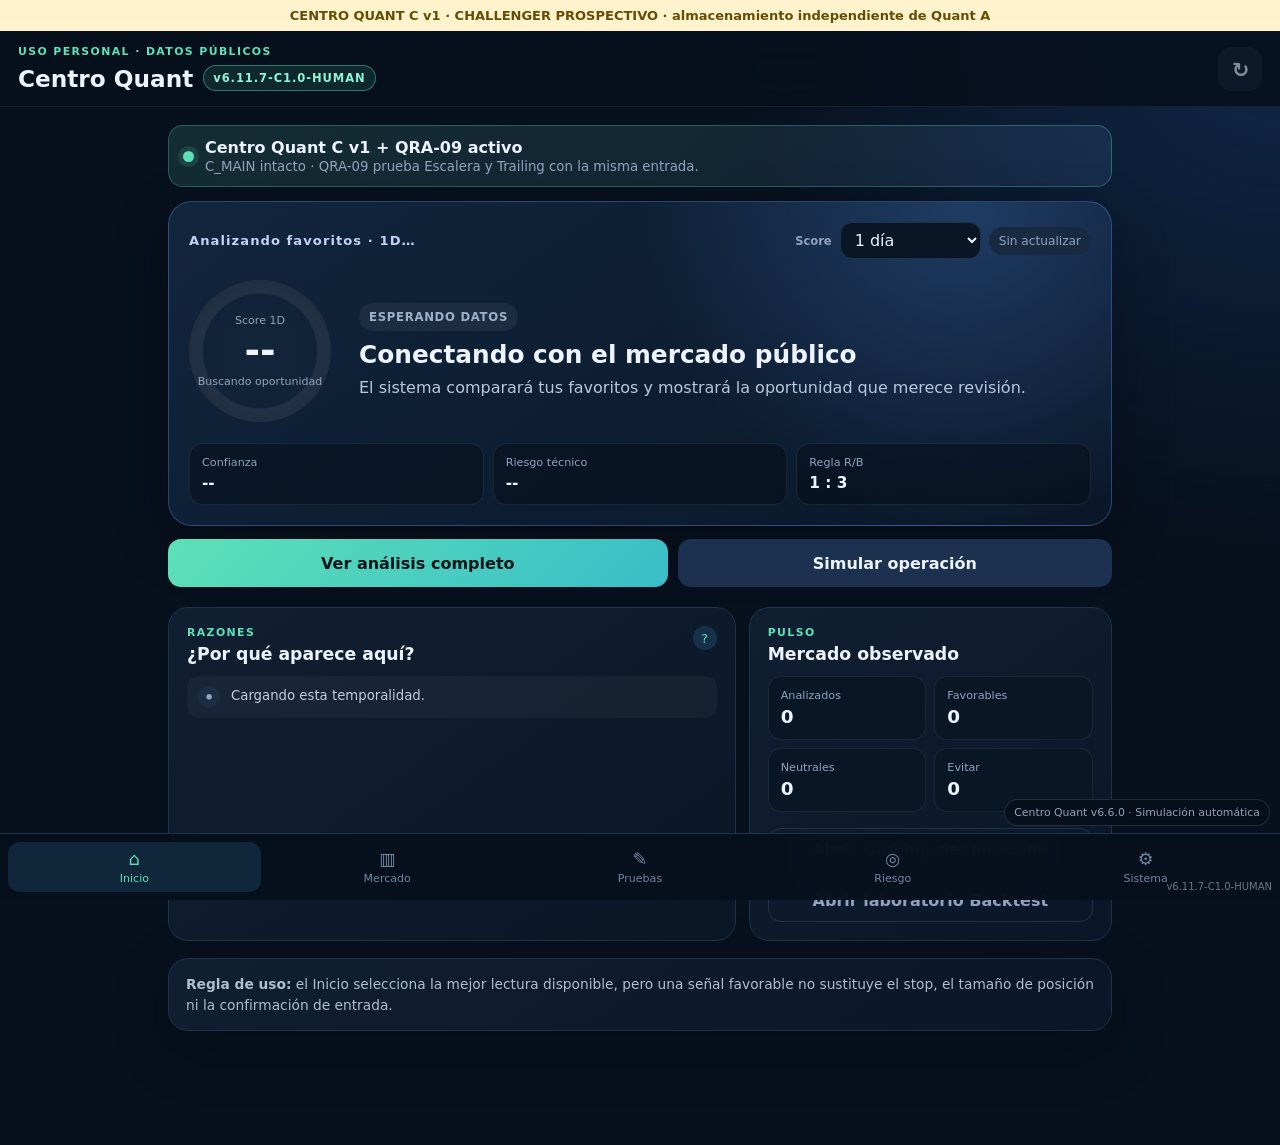
==== index.html @ 0eaa571c "Add files via upload" ====
<!doctype html>
<html lang="es">
<head>
  <meta charset="utf-8" />
  <meta name="viewport" content="width=device-width, initial-scale=1, viewport-fit=cover" />
  <meta name="theme-color" content="#0b1220" />
  <meta name="apple-mobile-web-app-capable" content="yes" />
  <meta name="apple-mobile-web-app-status-bar-style" content="black-translucent" />
  <meta name="apple-mobile-web-app-title" content="Quant Centro" />
  <title>Centro de Trading Cuantitativo</title>
  <link rel="manifest" href="./manifest.webmanifest" />
  <link rel="apple-touch-icon" href="./icons/icon-192.png" />
  <link rel="stylesheet" href="./styles.css?v=6.10.5" />
</head>
<body>
<div style="padding:8px 12px;background:#fff3cd;color:#664d03;text-align:center;font-weight:700;font-size:13px">CENTRO QUANT C v1 · CHALLENGER PROSPECTIVO · almacenamiento independiente de Quant A</div>
  <header class="app-header">
    <div>
      <p class="eyebrow">Uso personal · Datos públicos</p>
      <div class="brand-line"><h1>Centro Quant</h1><span class="version-badge">v6.11.7-C1.0-HUMAN</span></div>
    </div>
    <button id="refreshAllBtn" class="icon-btn" aria-label="Actualizar">↻</button>
  </header>

  <main>
    <section id="homeView" class="view active home-v6">
      <div class="v6-release-banner"><span class="release-dot"></span><div><strong>Centro Quant C v1 + QRA-09 activo</strong><small>C_MAIN intacto · QRA-09 prueba Escalera y Trailing con la misma entrada.</small></div></div>

      <article class="decision-hero">
        <div class="decision-topline">
          <span id="homePair" class="home-pair">Analizando favoritos…</span>
          <div class="home-time-controls">
            <label for="homeTimeframeSelect">Score</label>
            <select id="homeTimeframeSelect" class="compact-select" aria-label="Temporalidad del Score de Inicio">
              <option value="15m">15 min</option>
              <option value="1h">1 hora</option>
              <option value="4h">4 horas</option>
              <option value="1d" selected>1 día</option>
              <option value="1w">1 semana</option>
            </select>
            <span id="homeUpdated" class="pill">Sin actualizar</span>
          </div>
        </div>
        <div class="decision-main">
          <div class="decision-score-wrap">
            <span id="homeScoreLabel">Score 1D</span>
            <strong id="homeScore">--</strong>
            <small id="homeSide">Buscando oportunidad</small>
          </div>
          <div class="decision-copy">
            <p id="homeDecision" class="home-decision neutral">ESPERANDO DATOS</p>
            <h2 id="homeHeadline">Conectando con el mercado público</h2>
            <p id="homeSummary">El sistema comparará tus favoritos y mostrará la oportunidad que merece revisión.</p>
          </div>
        </div>
        <div class="home-kpis">
          <div><span>Confianza</span><strong id="homeConfidence">--</strong></div>
          <div><span>Riesgo técnico</span><strong id="homeRisk">--</strong></div>
          <div><span>Regla R/B</span><strong>1 : 3</strong></div>
        </div>
      </article>

      <div class="home-actions">
        <button id="homeAnalyzeBtn" class="primary">Ver análisis completo</button>
        <button id="homePaperBtn" class="secondary">Simular operación</button>
      </div>

      <section class="home-grid">
        <article class="home-panel">
          <div class="home-panel-head"><div><p class="eyebrow">Razones</p><h2>¿Por qué aparece aquí?</h2></div><span class="help-symbol">?</span></div>
          <div id="homeReasons" class="reason-list"><div class="reason-row neutral"><span>•</span><p>Esperando indicadores del mercado.</p></div></div>
        </article>

        <article class="home-panel">
          <div class="home-panel-head"><div><p class="eyebrow">Pulso</p><h2>Mercado observado</h2></div></div>
          <div class="pulse-grid">
            <div><span>Analizados</span><strong id="homeAnalyzed">0</strong></div>
            <div><span>Favorables</span><strong id="homeFavorable">0</strong></div>
            <div><span>Neutrales</span><strong id="homeNeutral">0</strong></div>
            <div><span>Evitar</span><strong id="homeAvoid">0</strong></div>
          </div>
          <button id="homeMarketBtn" class="ghost wide">Abrir ranking del mercado</button>
          <button id="homeBacktestBtn" class="ghost wide home-secondary-link">Abrir laboratorio Backtest</button>
        </article>
      </section>

      <div class="notice home-notice"><strong>Regla de uso:</strong> el Inicio selecciona la mejor lectura disponible, pero una señal favorable no sustituye el stop, el tamaño de posición ni la confirmación de entrada.</div>
    </section>

    <section id="dashboardView" class="view">
      <div class="hero-card">
        <div>
          <p class="muted">Estado de tus favoritos</p>
          <h2 id="marketSummary">Cargando mercado…</h2>
        </div>
        <span id="lastUpdate" class="pill">Sin actualizar</span>
      </div>

      <div class="section-title">
        <div>
          <h2>Mercado Hoy</h2>
          <p>Ranking automático según oportunidad Long o Short.</p>
        </div>
        <select id="marketModeSelect" class="compact-select">
          <option value="long" selected>Long</option>
          <option value="short">Short</option>
        </select>
      </div>
      <div id="marketRanking" class="ranking-list"></div>

      <div class="section-title">
        <div>
          <h2>Favoritos</h2>
          <p>Scores Long y Short separados.</p>
        </div>
        <button id="addAssetBtn" class="primary small">+ Agregar</button>
      </div>
      <div id="assetGrid" class="asset-grid"></div>

      <div class="notice">
        <strong>Importante:</strong> el score mide cuántas condiciones favorables se cumplen. No es una probabilidad garantizada de subida.
      </div>
    </section>

    <section id="analysisView" class="view">
      <div class="section-title">
        <div>
          <p class="eyebrow">Análisis cuantitativo</p>
          <h2 id="analysisTitle">Selecciona un activo</h2>
        </div>
        <button id="backToDashboard" class="ghost">← Volver</button>
      </div>

      <div class="controls-row">
        <select id="analysisModeSelect">
          <option value="long" selected>Lectura Long</option>
          <option value="short">Lectura Short</option>
        </select>
        <select id="timeframeSelect">
          <option value="15m">15 minutos</option>
          <option value="1h">1 hora</option>
          <option value="4h">4 horas</option>
          <option value="1d" selected>Diario</option>
          <option value="1w">Semanal</option>
          <option value="1M">Mensual</option>
        </select>
        <button id="refreshAnalysisBtn" class="secondary">Actualizar</button>
      </div>

      <div class="analysis-top">
        <div class="score-card">
          <span class="muted">Score cuantitativo</span>
          <strong id="mainScore">--</strong>
          <span id="mainDecision" class="decision neutral">Sin datos</span>
        </div>
        <div class="metric-card">
          <span>Precio</span><strong id="analysisPrice">--</strong>
          <small id="analysisChange">--</small>
        </div>
      </div>

      <article class="traffic-card" id="trafficCard">
        <div class="traffic-head">
          <div>
            <p class="eyebrow">Semáforo inteligente</p>
            <h3 id="trafficTitle">Esperando análisis</h3>
            <p id="trafficMessage">El sistema combinará score y calidad de los factores para darte una instrucción clara.</p>
          </div>
          <div id="trafficLight" class="traffic-light neutral" aria-label="Semáforo sin datos">
            <span class="light red"></span><span class="light yellow"></span><span class="light green"></span>
          </div>
        </div>
        <div id="trafficReasons" class="traffic-reasons"><div class="reason-row neutral"><span>•</span><p>Selecciona un activo y espera los datos.</p></div></div>
        <button id="trafficNeedsBtn" class="ghost wide" type="button" aria-expanded="false">¿Qué tendría que pasar para ponerse en verde?</button>
        <div id="trafficNeeds" class="traffic-needs" hidden></div>
        <small class="traffic-rule">El verde valida la lectura técnica. Antes de operar, el simulador debe confirmar un riesgo/beneficio mínimo de 1:3.</small>
      </article>

      <article class="score-engine-card">
        <div class="score-engine-head">
          <div><p class="eyebrow">Motor del Score</p><h3>De dónde salen los puntos</h3><p>Cada factor aporta una parte de su peso máximo según la lectura actual.</p></div>
          <span id="scoreWeightTotal" class="pill">Pesos: 100</span>
        </div>
        <div id="scoreBreakdown" class="score-breakdown"><div class="notice">Selecciona un activo para ver el desglose.</div></div>
      </article>

      <div class="chart-card">
        <div class="chart-head">
          <div>
            <strong>Precio y medias</strong>
            <small id="chartCaption">Últimas velas</small>
          </div>
          <div class="legend"><span>Precio</span><span>EMA20</span><span>EMA50</span></div>
        </div>
        <canvas id="priceChart" width="900" height="420"></canvas>
      </div>

      <div id="diagnosticGrid" class="diagnostic-grid"></div>

      <div class="explanation-card">
        <h3>Lectura clara</h3>
        <p id="plainExplanation">Selecciona un activo para obtener el diagnóstico.</p>
      </div>
    </section>

    <section id="backtestView" class="view">
      <div class="section-title">
        <div>
          <p class="eyebrow">Laboratorio</p>
          <h2>Laboratorio automático</h2>
          <p>La app recorre el historial y abre/cierra simulaciones automáticamente según el Score, stop y objetivo.</p>
        </div>
      </div>

      <div class="form-card">
        <div class="form-grid">
          <label>Activo
            <select id="btSymbol"></select>
          </label>
          <label>Temporalidad
            <select id="btInterval">
              <option value="15m">15 minutos</option>
              <option value="1h">1 hora</option>
              <option value="4h" selected>4 horas</option>
              <option value="1d">Diario</option>
              <option value="1w">Semanal</option>
            </select>
          </label>
          <label>Motor de entrada
            <select id="btPreset">
              <option value="score" selected>Score Centro Quant automático</option>
              <option value="trend">Clásico: tendencia EMA + RSI</option>
              <option value="pullback">Clásico: retroceso EMA20</option>
              <option value="breakout">Clásico: ruptura + volumen</option>
            </select>
          </label>
          <label>Score mínimo
            <input id="btScoreThreshold" type="number" value="85" min="50" max="100" step="1" />
          </label>
          <label>Dirección
            <select id="btDirection"><option value="auto" selected>Automática Long / Short</option><option value="long">Solo Long</option><option value="short">Solo Short</option></select>
          </label>
          <label>Capital inicial
            <input id="btCapital" type="number" value="10000" min="100" />
          </label>
          <label>Stop %
            <input id="btStop" type="number" value="3" min="0.2" step="0.1" />
          </label>
          <label>Objetivo %
            <input id="btTarget" type="number" value="9" min="0.2" step="0.1" />
          </label>
          <label>Comisión por lado %
            <input id="btFee" type="number" value="0.1" min="0" step="0.01" />
          </label>
          <label>Riesgo por operación %
            <input id="btRisk" type="number" value="1" min="0.1" max="10" step="0.1" />
          </label>
        </div>
        <button id="runBacktestBtn" class="primary wide">Ejecutar simulaciones automáticas</button>
        <div id="btAutoSummary" class="auto-summary">Usa Score 85 como punto de partida. Después puedes probar 80, 75 o 90 y comparar.</div>
      </div>


      <article class="form-card" style="margin-top:18px">
        <div class="paper-card-title"><span class="step-number">A</span><div><strong>Backtest Mercado Aronson-QRA</strong><small>Puede usar Top 100 actual o un universo histórico point-in-time importado. No cambia la estrategia productiva.</small></div></div>
        <div class="form-grid">
          <label>Temporalidad<select id="marketBtInterval"><option value="15m">15 minutos</option><option value="1h" selected>1 hora</option><option value="4h">4 horas</option><option value="1d">Diario</option></select></label>
          <label>Máx. activos<select id="marketBtMaxAssets"><option value="25">25</option><option value="50">50</option><option value="100" selected>100</option></select></label>
          <label>Velas por activo<select id="marketBtBars"><option value="500">500</option><option value="750">750</option><option value="1000" selected>1000</option></select></label>
          <label>Comisión por lado %<input id="marketBtFee" type="number" min="0" step="0.01" value="0.10" /></label>
          <label>Universo<select id="marketBtUniverseMode"><option value="current">Top 100 actual</option><option value="historical">Histórico point-in-time importado</option></select></label>
          <label class="full-field">Dataset histórico JSON<input id="marketBtUniverseFile" type="file" accept="application/json,.json" /></label>
        </div>
        <div id="marketBtUniverseStatus" class="auto-summary">Sin dataset histórico cargado. Para eliminar sesgo de supervivencia, importa un JSON point-in-time.</div>
        <button id="runMarketAronsonBtn" class="primary wide">Ejecutar backtest de mercado</button>
        <div id="marketBtProgress" class="auto-summary">Congelado: Score ≥85 · stop 3% · objetivo 9% · riesgo 1% · trailing 0.25R · intravela conservador · cartera 10%/20%.</div>
      </article>
      <div id="marketBtResults" class="results-grid hidden"></div>
      <article id="marketBtDetail" class="insights-card hidden"></article>
      <button id="exportMarketBtBtn" class="secondary wide hidden">Exportar resultado Aronson-QRA</button>

      <div id="btResults" class="results-grid hidden"></div>
      <div id="btEquityWrap" class="chart-card hidden">
        <div class="chart-head"><strong>Curva de capital</strong><small>Resultado simulado</small></div>
        <canvas id="equityChart" width="900" height="360"></canvas>
      </div>
      <div class="notice">
        Un backtest no garantiza resultados futuros. Sirve para descartar ideas débiles y medir reglas antes de arriesgar dinero.
      </div>
    </section>


    <section id="paperView" class="view paper-v5">
      <div class="new-version-banner"><strong>✓ NUEVA BASE ACTIVA</strong><span>Pruebas fue reconstruida: riesgo, R/B, diario y aprendizaje.</span></div>
      <div class="section-title paper-hero">
        <div>
          <p class="eyebrow">Laboratorio personal · v6.7</p>
          <h2>Simulador y diario de operaciones</h2>
          <p>Planea la entrada, valida el riesgo y aprende de tus resultados sin usar dinero real.</p>
        </div>
        <button id="refreshPaperBtn" class="secondary">Revisar abiertas</button>
      </div>

      <div class="auto-paper-card">
        <div class="auto-paper-head"><div><p class="eyebrow">Piloto automático</p><h3>Paper trading automático</h3><p>Cuando la app está abierta (y al volver a abrirla), escanea el Top 100 por capitalización, elimina stablecoins y pares sin suficiente liquidez en Binance, y crea simulaciones solo si alcanzan el Score indicado.</p></div><label class="switch-line"><input id="autoPaperEnabled" type="checkbox" /><span>Activar</span></label></div>
        <div class="auto-paper-grid">
          <label>Temporalidad<select id="autoPaperInterval"><option value="15m">15 min</option><option value="1h">1 hora</option><option value="4h" selected>4 horas</option><option value="1d">Diario</option><option value="1w">Semanal</option></select></label>
          <label>Score mínimo<input id="autoPaperThreshold" type="number" min="50" max="100" value="85" /></label>
          <label>Stop %<input id="autoPaperStop" type="number" min="0.2" step="0.1" value="3" /></label>
          <label>Objetivo %<input id="autoPaperTarget" type="number" min="0.2" step="0.1" value="9" /></label>
          <label>Riesgo %<input id="autoPaperRisk" type="number" min="0.1" max="10" step="0.1" value="1" /></label>
          <label>Capital simulado<input id="autoPaperCapital" type="number" min="100" value="20000" /></label>
        </div>
        <div class="scanner-universe-note"><strong>Radar de mercado:</strong> Top 100 → filtro de stablecoins → par USDT activo → liquidez mínima → Score Long/Short → R/B mínimo 1:3.</div>
        <div class="auto-paper-footer"><span id="autoPaperStatus">Apagado</span><button id="scanAutoPaperBtn" class="secondary">Revisar señales ahora</button></div>
        <small class="muted">En iPhone una PWA no puede garantizar ejecución continua cuando está totalmente cerrada; el barrido se hace con la app abierta, al abrirla y al actualizar.</small>
      </div>

      <div class="scanner-results-card">
        <div class="scanner-results-head"><div><p class="eyebrow">Radar Top 100</p><h3>Último barrido del mercado</h3><p id="scannerResultsMeta">Aún no hay un barrido terminado.</p></div><div class="scanner-legend"><span class="dot signal"></span>85+ señal <span class="dot watch"></span>70–84 vigilar</div></div>
        <div id="scannerResults" class="scanner-results"></div>
        <small class="muted">Aquí aparecen las criptos que realmente logró analizar después de los filtros. Se ordenan por el mejor Score entre Long y Short.</small>
      </div>
      <div class="paper-layout">
        <div class="form-card paper-entry-card">
          <div class="paper-card-title"><span class="step-number">1</span><div><strong>Nueva operación</strong><small>Define la idea antes de entrar</small></div></div>
          <div class="form-grid">
            <label>Activo<select id="paperSymbol"></select></label>
            <label>Dirección<select id="paperSide"><option value="long">Long</option><option value="short">Short</option></select></label>
            <label>Temporalidad<select id="paperInterval"><option value="15m">15 minutos</option><option value="1h">1 hora</option><option value="4h">4 horas</option><option value="1d" selected>Diario</option><option value="1w">Semanal</option></select></label>
            <label>Entrada<input id="paperEntry" type="number" step="any" placeholder="Precio actual automático" /></label>
            <label>Stop por<select id="paperStopMode"><option value="percent">Porcentaje</option><option value="price">Precio</option></select></label>
            <label>Stop<input id="paperStop" type="number" step="any" value="3" /></label>
            <label>Objetivo por<select id="paperTargetMode"><option value="percent">Porcentaje</option><option value="price">Precio</option></select></label>
            <label>Objetivo<input id="paperTarget" type="number" step="any" value="9" /></label>
            <label>Capital disponible<input id="paperCapital" type="number" min="0" step="any" value="20000" /></label>
            <label>Riesgo máximo %<input id="paperRiskPct" type="number" min="0.1" max="10" step="0.1" value="1" /></label>
            <label class="full-field">Motivo o notas<textarea id="paperNotes" rows="3" placeholder="Ej. Score alto, tendencia alineada y volumen confirmando"></textarea></label>
          </div>
          <div class="trade-checklist">
            <strong>Lista de control antes de guardar</strong>
            <label><input id="checkTrend" type="checkbox" /> La tendencia apoya la dirección</label>
            <label><input id="checkSignal" type="checkbox" /> Existe una señal concreta de entrada</label>
            <label><input id="checkRisk" type="checkbox" /> Acepto la pérdida definida por el stop</label>
            <label><input id="checkNoImpulse" type="checkbox" /> No estoy entrando por impulso o FOMO</label>
          </div>
          <div id="paperPreview" class="paper-analysis-panel">Selecciona los datos. Al guardar se capturarán score, RSI, ADX, ATR, volumen y medias.</div>
          <button id="savePaperBtn" class="primary wide">Guardar operación simulada</button>
        </div>

        <aside class="paper-guide-card">
          <div class="paper-card-title"><span class="step-number">2</span><div><strong>Reglas de control</strong><small>Tu filtro antes de operar</small></div></div>
          <div class="rule-row"><span>Riesgo máximo</span><strong>1% sugerido</strong></div>
          <div class="rule-row"><span>R/B mínimo</span><strong>1 : 3</strong></div>
          <div class="rule-row"><span>Operaciones abiertas</span><strong id="paperOpenCount">0</strong></div>
          <p class="muted compact-note">Una operación puede tener score alto y aun así no cumplir tu gestión de riesgo.</p>
        </aside>
      </div>

      <div class="section-title paper-section-head"><div><p class="eyebrow">Seguimiento</p><h2>Operaciones abiertas</h2><p>La app revisa stops y objetivos automáticamente cada 45 segundos mientras está activa.</p></div></div>
      <div id="paperMonitor" class="paper-monitor"></div>
      <div class="section-head mfe-head"><div><h3>🧠 Mesa Humano + Máquina</h3><p>Quant C conserva la lógica automática de B y añade una sola variable experimental: tú puedes cerrar una posición. Cada intervención queda registrada y se crea una sombra automática para medir qué habría pasado sin tocarla.</p></div></div>
      <div id="humanInterventionPanel" class="human-intervention-panel"></div>
      <div id="paperOpenList" class="paper-list"></div>

      <div class="section-title paper-section-head"><div><p class="eyebrow">Estadísticas</p><h2>Diario de resultados</h2><p>Historial, rendimiento acumulado y patrones de tu sistema.</p></div></div>
      <div id="paperStats" class="results-grid"></div>
      <div class="section-head mfe-head"><div><h3>🧪 Laboratorio QRA · fuera de muestra</h3><p>Control intacto vs Solo LONG, QRA-01 y sus dos salidas virtuales. QRA-03 sólo registra concentración por ahora.</p></div></div>
      <div id="qraLabStats" class="results-grid"></div>
      <details class="qra-trades-panel" open><summary><strong>Ver operaciones QRA</strong></summary><div id="qraLabTrades" class="results-grid"></div></details>
      <div class="section-head mfe-head"><div><h3>🧪 QRA-09 · Gestión dinámica de salida</h3><p>Misma entrada de Quant C, tres gestores virtuales causales. C_MAIN no se modifica ni se cierra por estas ramas.</p></div></div>
      <div id="qra09Stats" class="results-grid"></div>
      <details class="qra-trades-panel" open><summary><strong>Ver posiciones QRA-09</strong></summary><div id="qra09Trades" class="results-grid"></div></details>
      <div class="section-head mfe-head"><div><h3>🎯 ¿Hasta dónde llegaron realmente?</h3><p>Máximo avance favorable antes del cierre, medido en R.</p></div></div>
      <div id="paperMfeStats" class="results-grid mfe-grid"></div>
      <div id="paperInsights" class="insights-card"></div>
      <div class="journal-toolbar">
        <select id="paperFilter">
          <option value="all">Todo el diario</option>
          <option value="wins">Solo ganadoras</option>
          <option value="losses">Solo perdedoras</option>
          <option value="long">Solo Long</option>
          <option value="short">Solo Short</option>
        </select>
        <button id="exportPaperBtn" class="secondary">Exportar CSV</button>
      </div>
      <div id="paperClosedList" class="paper-list"></div>
    </section>

    <section id="positionView" class="view">
      <div class="section-title">
        <div>
          <p class="eyebrow">Gestión de riesgo</p>
          <h2>Calculadora de posición</h2>
        </div>
      </div>
      <div class="form-card">
        <div class="form-grid">
          <label>Capital disponible
            <input id="posCapital" type="number" value="20000" />
          </label>
          <label>Riesgo máximo %
            <input id="posRisk" type="number" value="1" step="0.1" />
          </label>
          <label>Precio de entrada
            <input id="posEntry" type="number" placeholder="Ej. 65000" step="any" />
          </label>
          <label>Stop loss
            <input id="posStop" type="number" placeholder="Ej. 63000" step="any" />
          </label>
          <label>Objetivo
            <input id="posTarget" type="number" placeholder="Ej. 71000" step="any" />
          </label>
        </div>
        <button id="calcPositionBtn" class="primary wide">Calcular operación</button>
      </div>
      <div id="positionResults" class="results-grid hidden"></div>
    </section>

    <section id="settingsView" class="view">
      <div class="section-title">
        <div>
          <p class="eyebrow">Configuración</p>
          <h2>Sistema cuantitativo</h2>
          <p>Estos pesos determinan el score. Después podremos ajustarlos con evidencia del backtest.</p>
        </div>
      </div>
      <div class="form-card">
        <div class="weight-summary"><div><strong>Personaliza tu estrategia</strong><small>Los seis pesos deben sumar 100.</small></div><strong id="weightsTotal">100 / 100</strong></div>
        <div class="weight-presets">
          <button type="button" class="ghost" data-weight-preset="balanced">Equilibrado</button>
          <button type="button" class="ghost" data-weight-preset="trend">Tendencia</button>
          <button type="button" class="ghost" data-weight-preset="momentum">Momentum</button>
        </div>
        <div id="weightsForm" class="weights"></div>
        <button id="saveWeightsBtn" class="primary wide">Guardar y recalcular</button>
        <div class="backup-tools">
          <button id="backupDataBtn" type="button" class="secondary wide">Crear respaldo completo</button>
          <button id="restoreDataBtn" type="button" class="ghost wide">Cargar respaldo</button>
          <input id="restoreDataInput" type="file" accept="application/json,.json" hidden />
          <small class="muted">El respaldo incluye activos, pesos, temporalidad de Inicio y todas las operaciones de Pruebas guardadas en este dispositivo.</small>
        </div>
        <button id="newOosCohortBtn" type="button" class="secondary wide">Iniciar nueva cohorte OOS</button>
        <small class="muted">Borra únicamente las operaciones de Pruebas y reinicia la cohorte v6.11/QRA-04. Conserva activos, pesos, configuración y snapshots QRA-04.</small>
        <button id="resetDataBtn" class="danger wide">Restablecer aplicación</button>
      </div>
      <div class="notice">
        Los datos personales y preferencias se guardan localmente en este dispositivo. La app no pide claves de exchange.
      </div>
    </section>
  </main>
  <div class="build-label">Centro Quant v6.6.0 · Simulación automática</div>

  <nav class="bottom-nav">
    <button data-view="homeView" class="active"><span>⌂</span>Inicio</button>
    <button data-view="dashboardView"><span>▥</span>Mercado</button>
    <button data-view="paperView"><span>✎</span>Pruebas</button>
    <button data-view="positionView"><span>◎</span>Riesgo</button>
    <button data-view="settingsView"><span>⚙</span>Sistema</button>
  </nav>

  <dialog id="assetDialog">
    <form method="dialog" class="dialog-card">
      <h3>Agregar criptomoneda</h3>
      <p>Escribe el símbolo usado contra USDT. Ejemplos: BTC, ETH, LINK, SOL.</p>
      <input id="newAssetInput" maxlength="12" autocomplete="off" placeholder="BTC" />
      <div class="dialog-actions">
        <button value="cancel" class="ghost">Cancelar</button>
        <button id="confirmAddAsset" value="default" class="primary">Agregar</button>
      </div>
      <p id="assetDialogError" class="error"></p>
    </form>
  </dialog>

  <script src="./app.js?v=6.10.5"></script>

<div id="appVersionBadge" style="position:fixed;right:8px;bottom:8px;z-index:9999;font-size:10px;opacity:.45;pointer-events:none">v6.11.7-C1.0-HUMAN</div>
</body>
</html>
---- styles.css ----
:root{
  --bg:#07101d;--panel:#0d1929;--panel2:#111f32;--line:#20324a;--text:#edf4ff;
  --muted:#91a4bd;--accent:#5ee1b7;--accent2:#73a7ff;--danger:#ff7185;--warn:#f6c86b;
  --shadow:0 18px 55px rgba(0,0,0,.28);--radius:20px
}
*{box-sizing:border-box}
html{background:var(--bg);color:var(--text);font-family:Inter,ui-sans-serif,system-ui,-apple-system,BlinkMacSystemFont,"Segoe UI",sans-serif}
body{margin:0;min-height:100vh;background:radial-gradient(circle at top right,#10294a 0,transparent 32%),var(--bg);padding-bottom:92px}
button,input,select{font:inherit}
button{cursor:pointer}
.app-header{position:sticky;top:0;z-index:10;display:flex;justify-content:space-between;align-items:center;padding:calc(14px + env(safe-area-inset-top)) 18px 14px;background:rgba(7,16,29,.88);backdrop-filter:blur(18px);border-bottom:1px solid rgba(255,255,255,.06)}
h1,h2,h3,p{margin-top:0}.app-header h1{font-size:1.45rem;margin:2px 0 0}.eyebrow{text-transform:uppercase;letter-spacing:.13em;font-size:.68rem;color:var(--accent);font-weight:800;margin-bottom:5px}
main{max-width:980px;margin:auto;padding:18px}.view{display:none}.view.active{display:block}
.icon-btn,.ghost,.secondary,.primary,.danger{border:0;border-radius:13px;padding:11px 14px;font-weight:750}
.icon-btn{width:44px;height:44px;font-size:1.3rem;background:var(--panel2);color:var(--text)}
.primary{background:linear-gradient(135deg,var(--accent),#39bdc8);color:#031516}.secondary{background:#1c3150;color:var(--text)}.ghost{background:transparent;color:var(--muted);border:1px solid var(--line)}.danger{background:#3a1620;color:#ff9cab}.small{padding:9px 12px}.wide{width:100%;margin-top:16px}
.hero-card,.chart-card,.form-card,.explanation-card,.notice{background:linear-gradient(145deg,rgba(17,31,50,.98),rgba(10,23,39,.98));border:1px solid var(--line);border-radius:var(--radius);box-shadow:var(--shadow)}
.hero-card{padding:22px;display:flex;align-items:flex-end;justify-content:space-between;gap:14px}.hero-card h2{margin:4px 0 0;font-size:1.35rem}.muted,.section-title p,small{color:var(--muted)}
.pill{font-size:.76rem;padding:7px 10px;border-radius:999px;background:#172a42;color:var(--muted);white-space:nowrap}
.section-title{display:flex;justify-content:space-between;align-items:flex-end;gap:16px;margin:28px 2px 14px}.section-title h2{margin-bottom:5px}.section-title p{margin-bottom:0;font-size:.9rem;line-height:1.45}
.asset-grid{display:grid;grid-template-columns:repeat(auto-fit,minmax(250px,1fr));gap:13px}
.asset-card{position:relative;background:var(--panel);border:1px solid var(--line);border-radius:18px;padding:17px;transition:.2s transform,.2s border-color}.asset-card:active{transform:scale(.985)}.asset-card:hover{border-color:#355174}
.asset-top,.asset-bottom{display:flex;align-items:center;justify-content:space-between;gap:12px}.symbol-wrap{display:flex;align-items:center;gap:10px}.coin-badge{width:42px;height:42px;border-radius:14px;background:linear-gradient(135deg,#223a5d,#112037);display:grid;place-items:center;font-weight:900;color:var(--accent)}
.asset-card h3{margin:0;font-size:1rem}.asset-card .pair{font-size:.72rem;color:var(--muted)}.price{font-size:1.3rem;font-weight:850;margin:17px 0 4px}.change.pos{color:var(--accent)}.change.neg{color:var(--danger)}
.score-ring{width:57px;height:57px;border-radius:50%;display:grid;place-items:center;font-size:.92rem;font-weight:900;background:conic-gradient(var(--accent) calc(var(--score)*1%),#1d2b40 0);position:relative}.score-ring:after{content:"";position:absolute;inset:5px;border-radius:50%;background:var(--panel)}.score-ring span{position:relative;z-index:1}
.card-actions{display:flex;justify-content:space-between;align-items:center;margin-top:14px}.tag{font-size:.75rem;padding:6px 9px;border-radius:999px;background:#17273b}.remove-btn{border:0;background:transparent;color:#60758f;font-size:1rem;padding:5px}
.notice{padding:15px 17px;margin-top:17px;color:#afbed1;font-size:.86rem;line-height:1.5}
.controls-row{display:flex;gap:10px;margin-bottom:14px}select,input{width:100%;background:#0a1626;color:var(--text);border:1px solid var(--line);border-radius:12px;padding:12px;outline:none}select:focus,input:focus{border-color:var(--accent2)}
.analysis-top{display:grid;grid-template-columns:1.2fr 1fr;gap:12px;margin-bottom:12px}.score-card,.metric-card{background:var(--panel);border:1px solid var(--line);border-radius:18px;padding:18px}.score-card strong{font-size:2.3rem;display:block;margin:7px 0}.decision{display:inline-block;border-radius:999px;padding:6px 10px;font-size:.78rem;font-weight:850}.decision.good{background:#133a35;color:var(--accent)}.decision.warn{background:#3b321c;color:var(--warn)}.decision.bad{background:#3d1822;color:#ff91a1}.decision.neutral{background:#1b2c42;color:var(--muted)}.metric-card{display:flex;flex-direction:column;justify-content:center}.metric-card strong{font-size:1.4rem;margin:8px 0}
.chart-card{padding:14px;margin-bottom:14px;overflow:hidden}.chart-head{display:flex;justify-content:space-between;align-items:center;gap:12px;margin-bottom:10px}.chart-head small{display:block}.legend{display:flex;gap:10px;color:var(--muted);font-size:.7rem}canvas{width:100%;height:auto;display:block}
.diagnostic-grid,.results-grid{display:grid;grid-template-columns:repeat(auto-fit,minmax(150px,1fr));gap:10px;margin:12px 0}.diag,.result-card{background:var(--panel);border:1px solid var(--line);padding:14px;border-radius:16px}.diag span,.result-card span{font-size:.75rem;color:var(--muted);display:block}.diag strong,.result-card strong{font-size:1.03rem;display:block;margin-top:7px}.explanation-card{padding:19px}.explanation-card p{margin:9px 0 0;color:#c1cee0;line-height:1.58}
.form-card{padding:18px}.form-grid{display:grid;grid-template-columns:repeat(auto-fit,minmax(210px,1fr));gap:13px}.form-grid label{font-size:.78rem;color:var(--muted)}.form-grid input,.form-grid select{margin-top:6px}.hidden{display:none!important}
.weights{display:grid;gap:12px}.weight-row{display:grid;grid-template-columns:1fr 80px;gap:12px;align-items:center}.weight-row label{color:#cbd7e7}
.bottom-nav{position:fixed;left:0;right:0;bottom:0;z-index:20;display:grid;grid-template-columns:repeat(4,1fr);background:rgba(7,16,29,.94);backdrop-filter:blur(20px);border-top:1px solid var(--line);padding:8px 8px calc(8px + env(safe-area-inset-bottom))}
.bottom-nav button{border:0;background:transparent;color:#7186a0;font-size:.69rem;padding:7px 3px;border-radius:12px}.bottom-nav button span{display:block;font-size:1.1rem;margin-bottom:3px}.bottom-nav button.active{color:var(--accent);background:#10263a}
dialog{border:0;padding:0;background:transparent;color:var(--text);width:min(92vw,430px)}dialog::backdrop{background:rgba(0,0,0,.68);backdrop-filter:blur(4px)}.dialog-card{background:var(--panel);border:1px solid var(--line);padding:22px;border-radius:20px}.dialog-card p{color:var(--muted);line-height:1.45}.dialog-actions{display:flex;justify-content:flex-end;gap:10px;margin-top:14px}.error{color:var(--danger)!important;margin:10px 0 0!important;font-size:.8rem}
.loading{opacity:.55;pointer-events:none}
@media(max-width:600px){main{padding:14px}.hero-card{align-items:flex-start;flex-direction:column}.analysis-top{grid-template-columns:1fr 1fr}.section-title{align-items:flex-start}.section-title .ghost{white-space:nowrap}.legend{display:none}.asset-grid{grid-template-columns:1fr}}

.compact-select{width:auto;min-width:110px}
.ranking-list{display:grid;gap:9px}
.rank-row{display:grid;grid-template-columns:42px 1fr auto auto;align-items:center;gap:11px;background:var(--panel);border:1px solid var(--line);border-radius:16px;padding:13px 14px;color:var(--text);text-align:left}
.rank-num{width:31px;height:31px;border-radius:10px;background:#14263b;display:grid;place-items:center;color:var(--muted);font-weight:800}
.rank-main strong{display:block}.rank-main small{display:block;margin-top:3px}
.rank-score{font-weight:900;font-size:1.05rem}
.rank-action{font-size:.72rem;padding:6px 8px;border-radius:999px;background:#17273b;white-space:nowrap}
.dual-scores{display:grid;grid-template-columns:1fr 1fr;gap:8px;margin-top:13px}
.mini-score{background:#0a1626;border:1px solid var(--line);border-radius:12px;padding:9px}
.mini-score span{display:block;color:var(--muted);font-size:.7rem}.mini-score strong{display:block;margin-top:4px}
@media(max-width:600px){.rank-row{grid-template-columns:36px 1fr auto}.rank-action{display:none}.controls-row{flex-wrap:wrap}}

.bottom-nav{grid-template-columns:repeat(5,1fr)}
.full-field{grid-column:1/-1}
textarea{width:100%;margin-top:6px;background:#0a1626;color:var(--text);border:1px solid var(--line);border-radius:12px;padding:12px;resize:vertical}
.paper-list{display:grid;gap:11px}
.paper-trade{background:var(--panel);border:1px solid var(--line);border-radius:18px;padding:16px}
.paper-head,.paper-progress,.paper-actions{display:flex;justify-content:space-between;align-items:center;gap:10px}
.paper-head h3{margin:0}.paper-meta{color:var(--muted);font-size:.76rem;margin-top:4px}
.paper-levels{display:grid;grid-template-columns:repeat(3,1fr);gap:8px;margin:13px 0}
.paper-level{background:#0a1626;border:1px solid var(--line);border-radius:12px;padding:9px}.paper-level span{display:block;color:var(--muted);font-size:.68rem}.paper-level strong{display:block;margin-top:4px;font-size:.88rem}
.paper-snapshot{display:flex;flex-wrap:wrap;gap:6px;margin-top:10px}.paper-snapshot .tag{font-size:.68rem}
.status-open{color:var(--warn)}.status-win{color:var(--accent)}.status-loss{color:var(--danger)}.status-manual{color:var(--muted)}
.paper-actions{margin-top:13px}.paper-actions button{padding:8px 10px;font-size:.75rem}
.paper-note{color:#b8c6d8;font-size:.82rem;line-height:1.45;margin:10px 0 0}
@media(max-width:600px){.paper-levels{grid-template-columns:1fr 1fr}.bottom-nav button{font-size:.62rem}}

/* V4: tarjetas educativas desplegables */
.diagnostic-grid{grid-template-columns:1fr}
.metric-help{width:100%;color:var(--text);text-align:left;cursor:pointer;appearance:none}
.metric-help:hover{border-color:#355174}.metric-help:focus-visible{outline:2px solid var(--accent);outline-offset:2px}
.metric-title{display:flex!important;align-items:center;justify-content:space-between;gap:8px;font-size:.92rem!important}
.help-symbol{display:grid;place-items:center;width:24px;height:24px;border-radius:50%;background:#18314a;color:var(--accent);font-size:.8rem}
.metric-status{display:inline-block;margin-top:9px;padding:5px 8px;border-radius:999px;font-size:.72rem;font-style:normal;font-weight:800}
.metric-status.good{background:#133a35;color:var(--accent)}.metric-status.warn{background:#3b321c;color:var(--warn)}.metric-status.bad{background:#3d1822;color:#ff91a1}.metric-status.neutral{background:#1b2c42;color:var(--muted)}
.metric-detail{display:none;border-top:1px solid var(--line);margin-top:13px;padding-top:13px;color:#c1cee0;font-size:.86rem;line-height:1.5}
.metric-help.open .metric-detail{display:block}.metric-detail p{margin:10px 0 0}.metric-detail b{color:var(--text)}
.meter{height:12px;border-radius:999px;background:#1b2b40;position:relative;overflow:visible;margin:5px 5px 0}
.meter-fill{height:100%;border-radius:999px;background:var(--accent)}.meter-fill.warn{background:var(--warn)}.meter-fill.bad{background:var(--danger)}.meter-fill.neutral{background:#7186a0}
.meter-marker{position:absolute;top:-4px;width:3px;height:20px;background:var(--text);border-radius:3px;transform:translateX(-1px)}
.meter-labels{display:flex;justify-content:space-between;color:var(--muted);font-size:.64rem;margin-top:7px}
@media(min-width:700px){.diagnostic-grid{grid-template-columns:repeat(2,1fr)}.metric-help.open{grid-column:1/-1}}
.preview-main{line-height:1.6}.preview-metrics{display:flex;flex-wrap:wrap;gap:8px;margin-top:10px}.preview-metrics span{background:#0a1626;border:1px solid var(--line);border-radius:10px;padding:7px 9px;font-size:.76rem}.trade-warning,.trade-ok{margin-top:10px;border-radius:12px;padding:10px 12px;font-size:.8rem}.trade-warning{background:#3a280d;border:1px solid #7b5a18;color:#ffd778}.trade-ok{background:#0c3026;border:1px solid #24634f;color:#86efc1}.insights-card{background:linear-gradient(145deg,#101f35,#0b1728);border:1px solid var(--line);border-radius:18px;padding:17px;margin:12px 0}.insights-card h3{margin:0 0 9px}.insights-card p,.insights-card li{color:#c1cee0;line-height:1.5;font-size:.84rem}.insights-card ul{padding-left:20px;margin:8px 0}.insights-card small{color:var(--muted)}


/* Centro Quant v5 */
.brand-line{display:flex;align-items:center;gap:10px;flex-wrap:wrap}.version-badge{font-size:.72rem;font-weight:800;letter-spacing:.08em;padding:5px 9px;border:1px solid rgba(80,220,180,.45);background:rgba(80,220,180,.12);border-radius:999px;color:#8ff4d3}.build-label{position:fixed;right:10px;bottom:74px;z-index:20;padding:6px 9px;border-radius:999px;background:rgba(6,14,26,.88);border:1px solid rgba(255,255,255,.12);font-size:.68rem;color:#90a3ba;backdrop-filter:blur(8px)}
.paper-hero{padding:18px;border:1px solid rgba(89,195,255,.2);border-radius:20px;background:linear-gradient(135deg,rgba(31,88,138,.22),rgba(17,30,49,.78))}.paper-layout{display:grid;grid-template-columns:minmax(0,1.65fr) minmax(240px,.75fr);gap:16px;align-items:start}.paper-entry-card{border:1px solid rgba(89,195,255,.25);box-shadow:0 16px 45px rgba(0,0,0,.22)}.paper-card-title{display:flex;align-items:center;gap:12px;margin-bottom:18px}.paper-card-title strong{display:block;font-size:1.05rem}.paper-card-title small{display:block;color:var(--muted);margin-top:3px}.step-number{display:grid;place-items:center;width:34px;height:34px;border-radius:12px;background:rgba(68,170,255,.16);border:1px solid rgba(68,170,255,.35);font-weight:900;color:#8ed1ff}.paper-guide-card{padding:18px;border-radius:18px;background:linear-gradient(180deg,rgba(17,31,50,.95),rgba(10,20,34,.95));border:1px solid rgba(255,255,255,.1);position:sticky;top:90px}.rule-row{display:flex;justify-content:space-between;gap:16px;padding:12px 0;border-bottom:1px solid rgba(255,255,255,.08)}.rule-row span{color:var(--muted)}.compact-note{font-size:.82rem;line-height:1.45;margin-top:14px}.paper-analysis-panel{margin:16px 0;padding:16px;border-radius:16px;background:rgba(5,14,25,.68);border:1px solid rgba(255,255,255,.1)}.paper-analysis-panel .preview-main{font-size:.92rem;line-height:1.7}.paper-analysis-panel .preview-metrics{display:grid;grid-template-columns:repeat(3,1fr);gap:10px;margin-top:12px}.paper-analysis-panel .preview-metrics span{padding:12px;border-radius:12px;background:rgba(255,255,255,.045);font-size:.78rem}.paper-analysis-panel .preview-metrics strong{display:block;margin-top:4px;font-size:.98rem}.trade-warning,.trade-ok{margin-top:12px;padding:12px;border-radius:12px;font-weight:700}.trade-warning{background:rgba(255,177,66,.12);border:1px solid rgba(255,177,66,.28);color:#ffd08a}.trade-ok{background:rgba(65,205,145,.12);border:1px solid rgba(65,205,145,.28);color:#94f0c5}.paper-section-head{margin-top:28px}.paper-v5 .paper-list{display:grid;gap:12px}.paper-v5 .results-grid{margin-top:10px}.paper-v5 .insights-card{border:1px solid rgba(150,110,255,.22);background:linear-gradient(135deg,rgba(73,45,128,.16),rgba(12,22,37,.9))}
@media(max-width:760px){.paper-layout{grid-template-columns:1fr}.paper-guide-card{position:static}.paper-analysis-panel .preview-metrics{grid-template-columns:1fr}.build-label{bottom:70px;right:8px;font-size:.62rem}.paper-hero{align-items:flex-start}}

.new-version-banner{display:flex;justify-content:space-between;gap:12px;align-items:center;margin-bottom:14px;padding:14px 16px;border-radius:16px;background:linear-gradient(135deg,rgba(42,210,150,.18),rgba(40,120,220,.16));border:1px solid rgba(80,230,180,.38)}.new-version-banner strong{color:#91f5d2;letter-spacing:.05em}.new-version-banner span{color:#c5d2e3;font-size:.8rem}@media(max-width:600px){.new-version-banner{align-items:flex-start;flex-direction:column}}

/* v5.1 diario y disciplina */
.trade-checklist{display:grid;gap:9px;margin-top:16px;padding:15px;border-radius:15px;background:rgba(255,255,255,.035);border:1px solid rgba(255,255,255,.1)}
.trade-checklist strong{margin-bottom:3px}.trade-checklist label{display:flex;align-items:center;gap:10px;color:#c7d3e3;font-size:.84rem}.trade-checklist input{width:18px;height:18px;margin:0;accent-color:#55d8ae}
.journal-toolbar{display:flex;justify-content:space-between;gap:10px;align-items:center;margin:14px 0}.journal-toolbar select{max-width:210px}.journal-toolbar button{white-space:nowrap}
@media(max-width:600px){.journal-toolbar{align-items:stretch;flex-direction:column}.journal-toolbar select{max-width:none}}

/* Centro Quant v6 · Inicio inteligente */
.home-v6{animation:homeEnter .25s ease-out}@keyframes homeEnter{from{opacity:.35;transform:translateY(5px)}to{opacity:1;transform:none}}
.v6-release-banner{display:flex;align-items:center;gap:11px;margin-bottom:14px;padding:12px 14px;border-radius:15px;background:linear-gradient(135deg,rgba(94,225,183,.14),rgba(115,167,255,.11));border:1px solid rgba(94,225,183,.3)}
.v6-release-banner strong,.v6-release-banner small{display:block}.v6-release-banner small{margin-top:2px}.release-dot{width:11px;height:11px;border-radius:50%;background:var(--accent);box-shadow:0 0 0 5px rgba(94,225,183,.12)}
.decision-hero{padding:20px;border-radius:24px;background:radial-gradient(circle at 85% 0,rgba(84,153,255,.25),transparent 38%),linear-gradient(145deg,#11253d,#0a1728);border:1px solid rgba(115,167,255,.3);box-shadow:var(--shadow)}
.decision-topline{display:flex;justify-content:space-between;align-items:center;gap:12px;flex-wrap:wrap}.home-pair{font-size:.82rem;letter-spacing:.08em;font-weight:850;color:#bdd4f5}.home-time-controls{display:flex;align-items:center;gap:8px;flex-wrap:wrap}.home-time-controls label{font-size:.72rem;color:var(--muted);font-weight:800}.home-time-controls .compact-select{min-width:96px;padding:7px 30px 7px 10px}
.decision-main{display:grid;grid-template-columns:150px 1fr;gap:20px;align-items:center;margin:21px 0}.decision-score-wrap{width:142px;height:142px;border-radius:50%;display:flex;flex-direction:column;align-items:center;justify-content:center;background:radial-gradient(circle,#11243a 56%,transparent 58%),conic-gradient(var(--accent) calc(var(--home-score,0)*1%),#25344a 0);box-shadow:inset 0 0 30px rgba(0,0,0,.2)}
.decision-score-wrap span,.decision-score-wrap small{font-size:.69rem;color:var(--muted)}.decision-score-wrap strong{font-size:2.35rem;line-height:1;margin:5px 0}.decision-copy h2{font-size:1.55rem;margin:9px 0 7px}.decision-copy>p:last-child{color:#b8c8dc;line-height:1.5;margin:0}.home-decision{display:inline-flex;margin:0;padding:7px 10px;border-radius:999px;font-size:.73rem;letter-spacing:.06em;font-weight:900}.home-decision.good{background:#113b31;color:#8ef0cc}.home-decision.warn{background:#3b311b;color:#ffd681}.home-decision.bad{background:#401a25;color:#ff9bac}.home-decision.neutral{background:#1c2d43;color:#9cb0c9}
.home-kpis{display:grid;grid-template-columns:repeat(3,1fr);gap:9px}.home-kpis>div{padding:12px;border-radius:14px;background:rgba(4,13,24,.5);border:1px solid rgba(255,255,255,.08)}.home-kpis span{display:block;font-size:.7rem;color:var(--muted)}.home-kpis strong{display:block;margin-top:5px;font-size:.96rem}
.home-actions{display:grid;grid-template-columns:1.15fr 1fr;gap:10px;margin:13px 0 20px}.home-actions button{min-height:48px}
.home-grid{display:grid;grid-template-columns:1.25fr .8fr;gap:13px}.home-panel{padding:18px;border-radius:20px;background:linear-gradient(145deg,rgba(17,31,50,.98),rgba(10,23,39,.98));border:1px solid var(--line)}.home-panel-head{display:flex;justify-content:space-between;align-items:flex-start}.home-panel-head h2{font-size:1.08rem;margin-bottom:12px}.reason-list{display:grid;gap:8px}.reason-row{display:grid;grid-template-columns:26px 1fr;align-items:start;gap:7px;padding:10px 11px;border-radius:12px;background:rgba(255,255,255,.035)}.reason-row>span{display:grid;place-items:center;width:22px;height:22px;border-radius:50%;font-weight:900}.reason-row p{margin:1px 0 0;color:#c2cee0;font-size:.83rem;line-height:1.4}.reason-row.good>span{background:#123a31;color:var(--accent)}.reason-row.warn>span{background:#3b311b;color:var(--warn)}.reason-row.bad>span{background:#401a25;color:var(--danger)}.reason-row.neutral>span{background:#1c2d43;color:var(--muted)}
.pulse-grid{display:grid;grid-template-columns:1fr 1fr;gap:8px}.pulse-grid>div{padding:12px;border-radius:13px;background:#091625;border:1px solid rgba(255,255,255,.07)}.pulse-grid span{display:block;color:var(--muted);font-size:.7rem}.pulse-grid strong{display:block;margin-top:4px;font-size:1.15rem}.home-secondary-link{margin-top:8px}.home-notice{margin-bottom:4px}
@media(max-width:700px){.decision-main{grid-template-columns:1fr}.decision-score-wrap{margin:auto}.decision-copy{text-align:center}.home-grid{grid-template-columns:1fr}.home-actions{grid-template-columns:1fr 1fr}.decision-copy h2{font-size:1.3rem}}
@media(max-width:420px){.decision-hero{padding:16px}.home-actions{grid-template-columns:1fr}.home-kpis{gap:6px}.home-kpis>div{padding:10px 8px}.home-kpis strong{font-size:.84rem}}


/* Centro Quant v6.1 · Motor del Score */
.score-engine-card{margin:14px 0 16px;padding:18px;border-radius:20px;background:linear-gradient(145deg,rgba(18,38,62,.96),rgba(8,20,35,.98));border:1px solid rgba(100,177,255,.28)}
.score-engine-head{display:flex;justify-content:space-between;gap:14px;align-items:flex-start;margin-bottom:14px}.score-engine-head h3{margin:2px 0 5px;font-size:1.12rem}.score-engine-head p:last-child{margin:0;color:var(--muted);font-size:.8rem}
.score-breakdown{display:grid;gap:9px}.score-factor{padding:12px;border-radius:14px;background:rgba(255,255,255,.035);border:1px solid rgba(255,255,255,.08)}.score-factor-top{display:flex;justify-content:space-between;gap:12px;align-items:center}.score-factor-top strong,.score-factor-top small{display:block}.score-factor-top small{margin-top:3px;color:var(--muted);font-size:.72rem}.score-factor-top b{font-size:.82rem}.score-factor.good b{color:var(--accent)}.score-factor.warn b{color:var(--warn)}.score-factor.bad b{color:var(--danger)}
.factor-track{height:7px;border-radius:999px;background:#243247;overflow:hidden;margin-top:9px}.factor-track span{display:block;height:100%;background:#7890ab;border-radius:inherit}.score-factor.good .factor-track span{background:var(--accent)}.score-factor.warn .factor-track span{background:var(--warn)}.score-factor.bad .factor-track span{background:var(--danger)}
.weight-summary{display:flex;justify-content:space-between;gap:15px;align-items:center;margin-bottom:12px;padding:13px;border-radius:14px;background:#091625;border:1px solid var(--line)}.weight-summary strong,.weight-summary small{display:block}.weight-summary small{margin-top:3px;color:var(--muted)}.weight-total-ok{color:var(--accent)}.weight-total-bad{color:var(--danger)}
.weight-presets{display:grid;grid-template-columns:repeat(3,1fr);gap:8px;margin-bottom:12px}.weight-control{display:grid;grid-template-columns:minmax(90px,1fr) 66px 25px;gap:8px;align-items:center}.weight-control input[type=range]{padding:0}.weight-control input[type=number]{text-align:center}.weight-control span{font-size:.72rem;color:var(--muted)}.weight-row label small{display:block;margin-top:3px;color:var(--muted);font-size:.7rem}
@media(max-width:600px){.score-engine-head{flex-direction:column}.score-factor-top{align-items:flex-start}.weight-presets{grid-template-columns:1fr}.weight-row{align-items:stretch;flex-direction:column}.weight-control{grid-template-columns:1fr 64px 22px}}


/* Centro Quant v6.2 · Semáforo inteligente */
.traffic-card{margin:14px 0 16px;padding:18px;border-radius:20px;background:linear-gradient(145deg,rgba(17,31,50,.98),rgba(7,18,31,.98));border:1px solid rgba(255,255,255,.12);box-shadow:var(--shadow)}
.traffic-head{display:flex;justify-content:space-between;gap:18px;align-items:center}.traffic-head h3{margin:2px 0 6px;font-size:1.18rem}.traffic-head p:last-child{margin:0;color:var(--muted);font-size:.82rem;line-height:1.45}
.traffic-light{display:flex;gap:7px;padding:9px 11px;border-radius:999px;background:#07111e;border:1px solid rgba(255,255,255,.1);flex:0 0 auto}.traffic-light .light{width:18px;height:18px;border-radius:50%;opacity:.18;box-shadow:inset 0 0 0 1px rgba(255,255,255,.14)}.traffic-light .red{background:#ff5d76}.traffic-light .yellow{background:#ffc657}.traffic-light .green{background:#55d8ae}.traffic-light.red .red,.traffic-light.yellow .yellow,.traffic-light.green .green{opacity:1;box-shadow:0 0 14px currentColor}.traffic-light.neutral .light{opacity:.28}
.traffic-reasons{display:grid;grid-template-columns:1fr 1fr;gap:8px;margin:15px 0 12px}.traffic-needs{margin-top:10px;padding:14px;border-radius:14px;background:#081625;border:1px solid rgba(255,255,255,.09)}.traffic-needs strong{display:block;margin-bottom:7px}.traffic-needs ul{margin:0;padding-left:20px;color:#c4d0df}.traffic-needs li{margin:7px 0;line-height:1.4}.traffic-rule{display:block;margin-top:11px;color:var(--muted);line-height:1.45}
@media(max-width:650px){.traffic-head{align-items:flex-start}.traffic-reasons{grid-template-columns:1fr}.traffic-light .light{width:16px;height:16px}}

/* v6.3 consistency additions */
.score-why{margin:0 0 12px;padding:12px 14px;border:1px solid var(--line,#dfe5ec);border-radius:14px;background:rgba(127,127,127,.06);display:grid;gap:5px}
.score-why strong{margin-bottom:3px}
.score-why div{font-size:.88rem;line-height:1.35}
.trade-quality{display:grid;grid-template-columns:1fr auto;gap:2px 12px;align-items:center;margin-bottom:12px;padding:12px 14px;border-radius:14px;border:1px solid var(--line,#dfe5ec)}
.trade-quality span{font-size:.72rem;letter-spacing:.12em;font-weight:800;opacity:.7}.trade-quality strong{grid-row:1/3;grid-column:2;font-size:2rem;line-height:1}.trade-quality small{font-weight:700}
.quality-good{background:rgba(34,197,94,.10)}.quality-warn{background:rgba(245,158,11,.10)}.quality-bad{background:rgba(239,68,68,.10)}

/* v6.6 · simulación automática */
.auto-summary{margin-top:12px;padding:12px 14px;border-radius:13px;background:rgba(68,170,255,.08);border:1px solid rgba(68,170,255,.18);color:var(--muted);font-size:.8rem;line-height:1.45}
.auto-paper-card{margin:0 0 18px;padding:18px;border-radius:19px;background:linear-gradient(135deg,rgba(41,95,146,.17),rgba(11,23,38,.96));border:1px solid rgba(89,195,255,.22)}
.auto-paper-head,.auto-paper-footer{display:flex;align-items:center;justify-content:space-between;gap:14px}.auto-paper-head h3{margin:2px 0 5px}.auto-paper-head p{margin:0;color:var(--muted);font-size:.82rem;line-height:1.45}.switch-line{display:flex;align-items:center;gap:8px;padding:9px 12px;border-radius:999px;background:rgba(255,255,255,.05);white-space:nowrap}.switch-line input{width:auto;margin:0}.auto-paper-grid{display:grid;grid-template-columns:repeat(3,1fr);gap:10px;margin:16px 0}.auto-paper-grid label{font-size:.74rem;color:var(--muted)}.auto-paper-grid input,.auto-paper-grid select{margin-top:5px}.auto-paper-footer{margin-bottom:10px}.auto-paper-footer span{font-weight:800;font-size:.82rem}.auto-paper-footer button{width:auto}.paper-trade .paper-meta{line-height:1.35}
@media(max-width:700px){.auto-paper-head{align-items:flex-start;flex-direction:column}.auto-paper-grid{grid-template-columns:1fr 1fr}.auto-paper-footer{align-items:stretch;flex-direction:column}.auto-paper-footer button{width:100%}}

/* v6.7.1 Radar visible */
.scanner-results-card{margin:0 0 18px;padding:18px;border-radius:19px;background:linear-gradient(145deg,rgba(17,31,50,.98),rgba(7,18,31,.98));border:1px solid rgba(255,255,255,.12)}
.scanner-results-head{display:flex;justify-content:space-between;gap:14px;align-items:flex-start;margin-bottom:12px}.scanner-results-head h3{margin:2px 0 5px}.scanner-results-head p{margin:0;color:var(--muted);font-size:.8rem}.scanner-legend{font-size:.72rem;color:var(--muted)}
.scanner-legend .dot{display:inline-block;width:8px;height:8px;border-radius:50%;margin:0 4px 0 8px}.scanner-legend .signal{background:var(--accent)}.scanner-legend .watch{background:var(--warn)}
.scanner-results{display:grid;gap:7px;max-height:430px;overflow:auto;margin:12px 0}.scanner-row{display:grid;grid-template-columns:34px minmax(115px,1fr) 58px 58px 62px;gap:8px;align-items:center;padding:10px;border-radius:13px;background:rgba(255,255,255,.035);border:1px solid rgba(255,255,255,.07)}
.scanner-rank{font-size:.72rem;color:var(--muted);text-align:center}.scanner-coin strong,.scanner-coin small,.scanner-side span,.scanner-side strong,.scanner-best span,.scanner-best strong{display:block}.scanner-coin small,.scanner-side span,.scanner-best span{font-size:.64rem;color:var(--muted)}.scanner-best{text-align:right}.scanner-good{border-color:rgba(85,216,174,.3)}.scanner-good .scanner-best strong{color:var(--accent)}.scanner-watch .scanner-best strong{color:var(--warn)}.scanner-low{opacity:.82}.scanner-empty{padding:18px;border-radius:13px;background:rgba(255,255,255,.035);color:var(--muted);font-size:.82rem}
@media(max-width:560px){.scanner-results-head{flex-direction:column}.scanner-row{grid-template-columns:26px minmax(105px,1fr) 48px 48px 52px;gap:5px;padding:9px 6px}.scanner-coin strong{font-size:.78rem}.scanner-coin small{font-size:.58rem}.scanner-side strong,.scanner-best strong{font-size:.8rem}}

/* v6.7.2 · Operaciones abiertas agrupadas por temporalidad */
.paper-tf-group{margin:0 0 10px;border:1px solid rgba(255,255,255,.09);border-radius:15px;background:rgba(255,255,255,.025);overflow:hidden}
.paper-tf-group summary{list-style:none;cursor:pointer;display:flex;align-items:center;justify-content:space-between;gap:12px;padding:13px 14px;font-weight:700}
.paper-tf-group summary::-webkit-details-marker{display:none}
.paper-tf-group summary::after{content:"⌄";font-size:1rem;color:var(--muted);transition:transform .18s ease}
.paper-tf-group[open] summary::after{transform:rotate(180deg)}
.paper-tf-title{font-size:.9rem}
.paper-tf-count{margin-left:auto;margin-right:8px;font-size:.72rem;font-weight:600;color:var(--muted);padding:4px 8px;border-radius:999px;background:rgba(255,255,255,.05)}
.paper-tf-body{display:grid;gap:8px;padding:0 10px 10px}
.paper-trade-card{padding:12px;border-radius:13px;background:rgba(255,255,255,.04);border:1px solid rgba(255,255,255,.07)}
.paper-trade-main{display:flex;justify-content:space-between;gap:12px;align-items:flex-start}.paper-trade-main strong,.paper-trade-main small{display:block}.paper-trade-main small{margin-top:2px;font-size:.66rem;color:var(--muted)}
.paper-trade-score{text-align:right}.paper-trade-score span,.paper-trade-score strong{display:block}.paper-trade-score span{font-size:.62rem;color:var(--muted)}
.paper-trade-grid{display:grid;grid-template-columns:repeat(4,1fr);gap:8px;margin-top:10px}.paper-trade-grid span,.paper-trade-grid strong{display:block}.paper-trade-grid span{font-size:.6rem;color:var(--muted)}.paper-trade-grid strong{font-size:.78rem;margin-top:2px}
.paper-trade-actions{margin-top:10px}.paper-history-row{display:flex;justify-content:space-between;gap:12px;padding:10px 0;border-bottom:1px solid rgba(255,255,255,.06)}.paper-history-row strong,.paper-history-row small,.paper-history-row span{display:block}.paper-history-row small,.paper-history-row span{font-size:.64rem;color:var(--muted)}
.paper-empty{padding:12px;color:var(--muted);font-size:.78rem}
@media(max-width:560px){.paper-trade-grid{grid-template-columns:repeat(2,1fr)}.paper-tf-count{font-size:.66rem}}

/* v6.7.3 · Subgrupos LONG / SHORT dentro de cada temporalidad */
.paper-side-group{margin:0;border:1px solid rgba(255,255,255,.07);border-radius:12px;background:rgba(255,255,255,.02);overflow:hidden}
.paper-side-group + .paper-side-group{margin-top:8px}
.paper-side-group summary{list-style:none;cursor:pointer;display:flex;align-items:center;justify-content:space-between;gap:10px;padding:10px 12px}
.paper-side-group summary::-webkit-details-marker{display:none}
.paper-side-group summary::after{content:"⌄";font-size:.9rem;color:var(--muted);transition:transform .18s ease}
.paper-side-group[open] summary::after{transform:rotate(180deg)}
.paper-side-title{font-size:.74rem;font-weight:800;letter-spacing:.06em}
.paper-side-title.long{color:var(--accent)}
.paper-side-title.short{color:var(--danger)}
.paper-side-count{margin-left:auto;margin-right:8px;font-size:.68rem;color:var(--muted)}
.paper-side-body{display:grid;gap:8px;padding:0 8px 8px}

/* v6.7.4 · ajustes de orden visual */
.paper-tf-summary{background:rgba(255,255,255,.025)}
.paper-side-title.long::before{content:"↑ ";font-weight:900}
.paper-side-title.short::before{content:"↓ ";font-weight:900}
.compact-notice{padding:9px 10px;margin:0}
.paper-side-body .paper-trade{margin:0}

/* v6.7.5 · Pruebas: temporalidad -> LONG/SHORT -> operaciones */
.paper-tf-group{margin:0 0 10px;border:1px solid rgba(255,255,255,.10);border-radius:15px;background:rgba(255,255,255,.025);overflow:hidden}
.paper-tf-summary{display:flex;align-items:center;justify-content:space-between;gap:10px;padding:13px 14px;cursor:pointer;list-style:none}
.paper-tf-summary::-webkit-details-marker{display:none}
.paper-tf-summary::after{content:"⌄";font-size:1rem;color:var(--muted);transition:transform .18s ease}
.paper-tf-group[open]>.paper-tf-summary::after{transform:rotate(180deg)}
.paper-tf-title{font-size:.92rem;font-weight:800}
.paper-tf-count{margin-left:auto;margin-right:8px;font-size:.7rem;color:var(--muted);padding:4px 8px;border-radius:999px;background:rgba(255,255,255,.05)}
.paper-tf-body{display:grid;gap:8px;padding:0 10px 10px}

.paper-side-group{border:1px solid rgba(255,255,255,.07);border-radius:12px;background:rgba(255,255,255,.02);overflow:hidden}
.paper-side-group summary{display:flex;align-items:center;justify-content:space-between;gap:10px;padding:10px 12px;cursor:pointer;list-style:none}
.paper-side-group summary::-webkit-details-marker{display:none}
.paper-side-group summary::after{content:"⌄";font-size:.9rem;color:var(--muted);transition:transform .18s ease}
.paper-side-group[open]>summary::after{transform:rotate(180deg)}
.paper-side-title{font-size:.76rem;font-weight:900;letter-spacing:.05em}
.paper-side-title.long{color:var(--accent)}
.paper-side-title.short{color:var(--danger)}
.paper-side-count{margin-left:auto;margin-right:8px;font-size:.67rem;color:var(--muted)}
.paper-side-body{display:grid;gap:8px;padding:0 8px 8px}
.compact-notice{padding:9px 10px;margin:0}

/* v6.7.6 cache refresh */

/* v6.7.7 · Posiciones cerradas agrupadas por resultado */
.paper-closed-group{margin:0 0 10px;border:1px solid rgba(255,255,255,.09);border-radius:14px;background:rgba(255,255,255,.025);overflow:hidden}
.paper-closed-group summary{display:flex;align-items:center;justify-content:space-between;gap:10px;padding:12px 13px;cursor:pointer;list-style:none}
.paper-closed-group summary::-webkit-details-marker{display:none}
.paper-closed-group summary::after{content:"⌄";font-size:.95rem;color:var(--muted);transition:transform .18s ease}
.paper-closed-group[open]>summary::after{transform:rotate(180deg)}
.paper-closed-title{font-size:.78rem;font-weight:900;letter-spacing:.05em}
.paper-closed-title.won{color:var(--accent)}
.paper-closed-title.lost{color:var(--danger)}
.paper-closed-title.other{color:var(--muted)}
.paper-closed-count{margin-left:auto;margin-right:8px;font-size:.68rem;color:var(--muted);padding:4px 8px;border-radius:999px;background:rgba(255,255,255,.05)}
.paper-closed-body{display:grid;gap:8px;padding:0 8px 8px}

/* v6.8.1 · MFE / objetivos R / cierre automático */
.mfe-head{margin-top:18px}.mfe-head h3{margin:0 0 4px}.mfe-head p{margin:0;color:var(--muted);font-size:13px}.mfe-card strong{font-size:20px}.mfe-note{grid-column:1/-1;color:var(--muted);font-size:12px;margin:4px 0 0}


/* v6.8.3 · monitor visible del motor de cierres */
.paper-monitor{margin:0 0 14px;padding:13px;border-radius:15px;border:1px solid rgba(255,255,255,.10);background:rgba(255,255,255,.03)}
.paper-monitor.ok{border-color:rgba(85,216,174,.25)}.paper-monitor.warn{border-color:rgba(255,184,77,.35)}
.paper-monitor-head{display:flex;align-items:center;justify-content:space-between;gap:10px;margin-bottom:11px}.paper-monitor-head>div{display:flex;align-items:center;gap:8px}.paper-monitor-head strong{font-size:.83rem}
.monitor-dot{width:9px;height:9px;border-radius:50%;background:var(--accent);box-shadow:0 0 0 4px rgba(85,216,174,.10)}.paper-monitor.warn .monitor-dot{background:var(--warn);box-shadow:0 0 0 4px rgba(255,184,77,.10)}
.paper-monitor-grid{display:grid;grid-template-columns:repeat(3,1fr);gap:8px}.paper-monitor-grid span{display:block;padding:8px 9px;border-radius:10px;background:rgba(255,255,255,.035);font-size:.61rem;color:var(--muted)}.paper-monitor-grid strong{display:block;margin-top:3px;font-size:.78rem;color:var(--text)}
.paper-monitor-error{margin-top:9px;padding:8px 9px;border-radius:10px;background:rgba(255,184,77,.08);font-size:.67rem;color:var(--warn);word-break:break-word}.compact-btn{padding:7px 10px;font-size:.7rem}
@media(max-width:560px){.paper-monitor-grid{grid-template-columns:repeat(2,1fr)}.paper-monitor-head{align-items:flex-start}.paper-monitor-head strong{font-size:.76rem}}

/* v6.9.2 · detalle visual Laboratorio QRA */
.qra-trades-panel{margin:14px 0 22px}.qra-trades-panel summary{cursor:pointer;padding:14px 16px;border:1px solid rgba(120,160,210,.28);border-radius:16px;background:rgba(15,35,58,.72);font-size:1rem}.qra-trades-panel[open] summary{margin-bottom:12px}.qra-trade-card{text-align:left}.qra-trade-lines{margin-top:10px;display:grid;gap:6px;font-size:.88rem;line-height:1.35}.qra-trade-lines b{font-weight:800}

/* v6.9.4 auditoría */
.risk-alert-card{border-color:rgba(255,193,82,.75)!important;background:linear-gradient(145deg,rgba(100,61,8,.55),rgba(38,27,12,.9))!important}.risk-alert-card span{color:#ffd47a!important}.risk-alert-card strong{color:#fff3d0!important}

/* Quant C · experimento humano + máquina */
.human-intervention-panel{margin:12px 0 22px;display:grid;gap:12px}
.human-c-summary{display:grid;grid-template-columns:repeat(4,minmax(0,1fr));gap:10px}
.human-c-stat{background:var(--card,#111827);border:1px solid rgba(148,163,184,.18);border-radius:14px;padding:12px}
.human-c-stat span{display:block;font-size:11px;opacity:.72;margin-bottom:5px}.human-c-stat strong{font-size:17px}
.human-c-table-wrap{overflow:auto;border:1px solid rgba(148,163,184,.18);border-radius:14px}
.human-c-table{width:100%;border-collapse:collapse;min-width:880px}.human-c-table th,.human-c-table td{padding:10px 9px;text-align:left;border-bottom:1px solid rgba(148,163,184,.12);font-size:12px;white-space:nowrap}.human-c-table th{font-size:10px;text-transform:uppercase;letter-spacing:.05em;opacity:.68}
.human-c-close{border:0;border-radius:10px;padding:8px 10px;font-weight:700;cursor:pointer}.human-c-close:disabled{opacity:.5;cursor:wait}
.human-c-help{font-size:12px;opacity:.75;line-height:1.45;margin:0}
@media(max-width:700px){.human-c-summary{grid-template-columns:repeat(2,minmax(0,1fr))}}
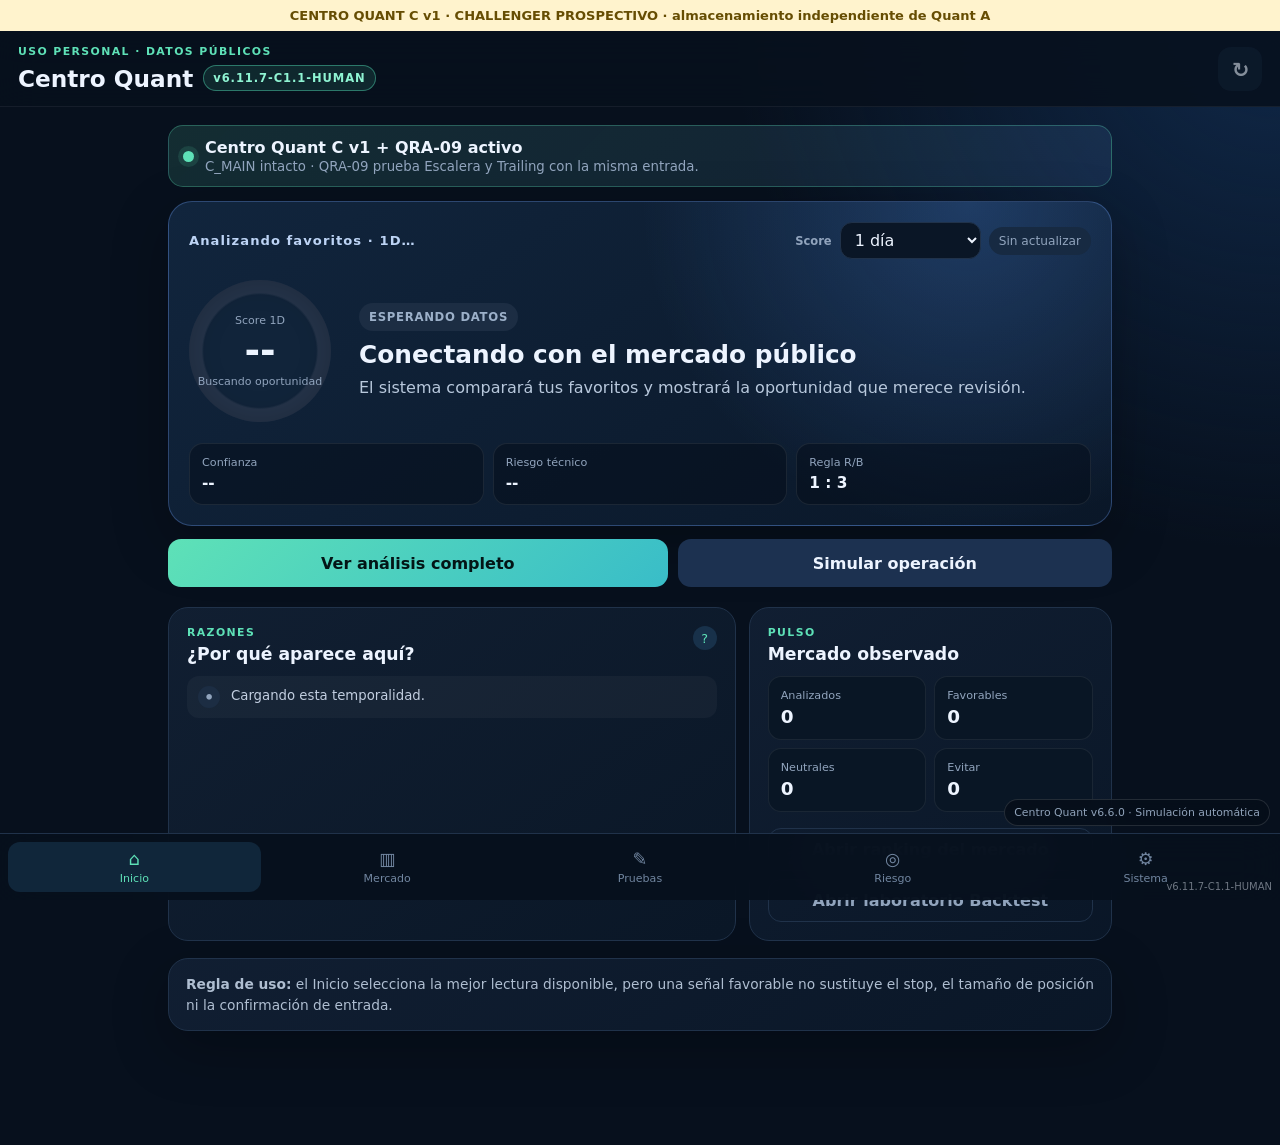
==== commit fb88ae5d: "Add files via upload" ====
--- a/index.html
+++ b/index.html
@@ -10,14 +10,14 @@
   <title>Centro de Trading Cuantitativo</title>
   <link rel="manifest" href="./manifest.webmanifest" />
   <link rel="apple-touch-icon" href="./icons/icon-192.png" />
-  <link rel="stylesheet" href="./styles.css?v=6.10.5" />
+  <link rel="stylesheet" href="./styles.css?v=6.11.7-C1.1-HUMAN" />
 </head>
 <body>
 <div style="padding:8px 12px;background:#fff3cd;color:#664d03;text-align:center;font-weight:700;font-size:13px">CENTRO QUANT C v1 · CHALLENGER PROSPECTIVO · almacenamiento independiente de Quant A</div>
   <header class="app-header">
     <div>
       <p class="eyebrow">Uso personal · Datos públicos</p>
-      <div class="brand-line"><h1>Centro Quant</h1><span class="version-badge">v6.11.7-C1.0-HUMAN</span></div>
+      <div class="brand-line"><h1>Centro Quant</h1><span class="version-badge">v6.11.7-C1.1-HUMAN</span></div>
     </div>
     <button id="refreshAllBtn" class="icon-btn" aria-label="Actualizar">↻</button>
   </header>
@@ -472,8 +472,8 @@
     </form>
   </dialog>
 
-  <script src="./app.js?v=6.10.5"></script>
-
-<div id="appVersionBadge" style="position:fixed;right:8px;bottom:8px;z-index:9999;font-size:10px;opacity:.45;pointer-events:none">v6.11.7-C1.0-HUMAN</div>
+  <script src="./app.js?v=6.11.7-C1.1-HUMAN"></script>
+
+<div id="appVersionBadge" style="position:fixed;right:8px;bottom:8px;z-index:9999;font-size:10px;opacity:.45;pointer-events:none">v6.11.7-C1.1-HUMAN</div>
 </body>
 </html>
--- a/styles.css
+++ b/styles.css
@@ -250,7 +250,7 @@
 .human-c-stat{background:var(--card,#111827);border:1px solid rgba(148,163,184,.18);border-radius:14px;padding:12px}
 .human-c-stat span{display:block;font-size:11px;opacity:.72;margin-bottom:5px}.human-c-stat strong{font-size:17px}
 .human-c-table-wrap{overflow:auto;border:1px solid rgba(148,163,184,.18);border-radius:14px}
-.human-c-table{width:100%;border-collapse:collapse;min-width:880px}.human-c-table th,.human-c-table td{padding:10px 9px;text-align:left;border-bottom:1px solid rgba(148,163,184,.12);font-size:12px;white-space:nowrap}.human-c-table th{font-size:10px;text-transform:uppercase;letter-spacing:.05em;opacity:.68}
+.human-c-table{width:100%;border-collapse:collapse;min-width:1040px}.human-c-table th,.human-c-table td{padding:10px 9px;text-align:left;border-bottom:1px solid rgba(148,163,184,.12);font-size:12px;white-space:nowrap}.human-c-table th{font-size:10px;text-transform:uppercase;letter-spacing:.05em;opacity:.68}
 .human-c-close{border:0;border-radius:10px;padding:8px 10px;font-weight:700;cursor:pointer}.human-c-close:disabled{opacity:.5;cursor:wait}
 .human-c-help{font-size:12px;opacity:.75;line-height:1.45;margin:0}
 @media(max-width:700px){.human-c-summary{grid-template-columns:repeat(2,minmax(0,1fr))}}
